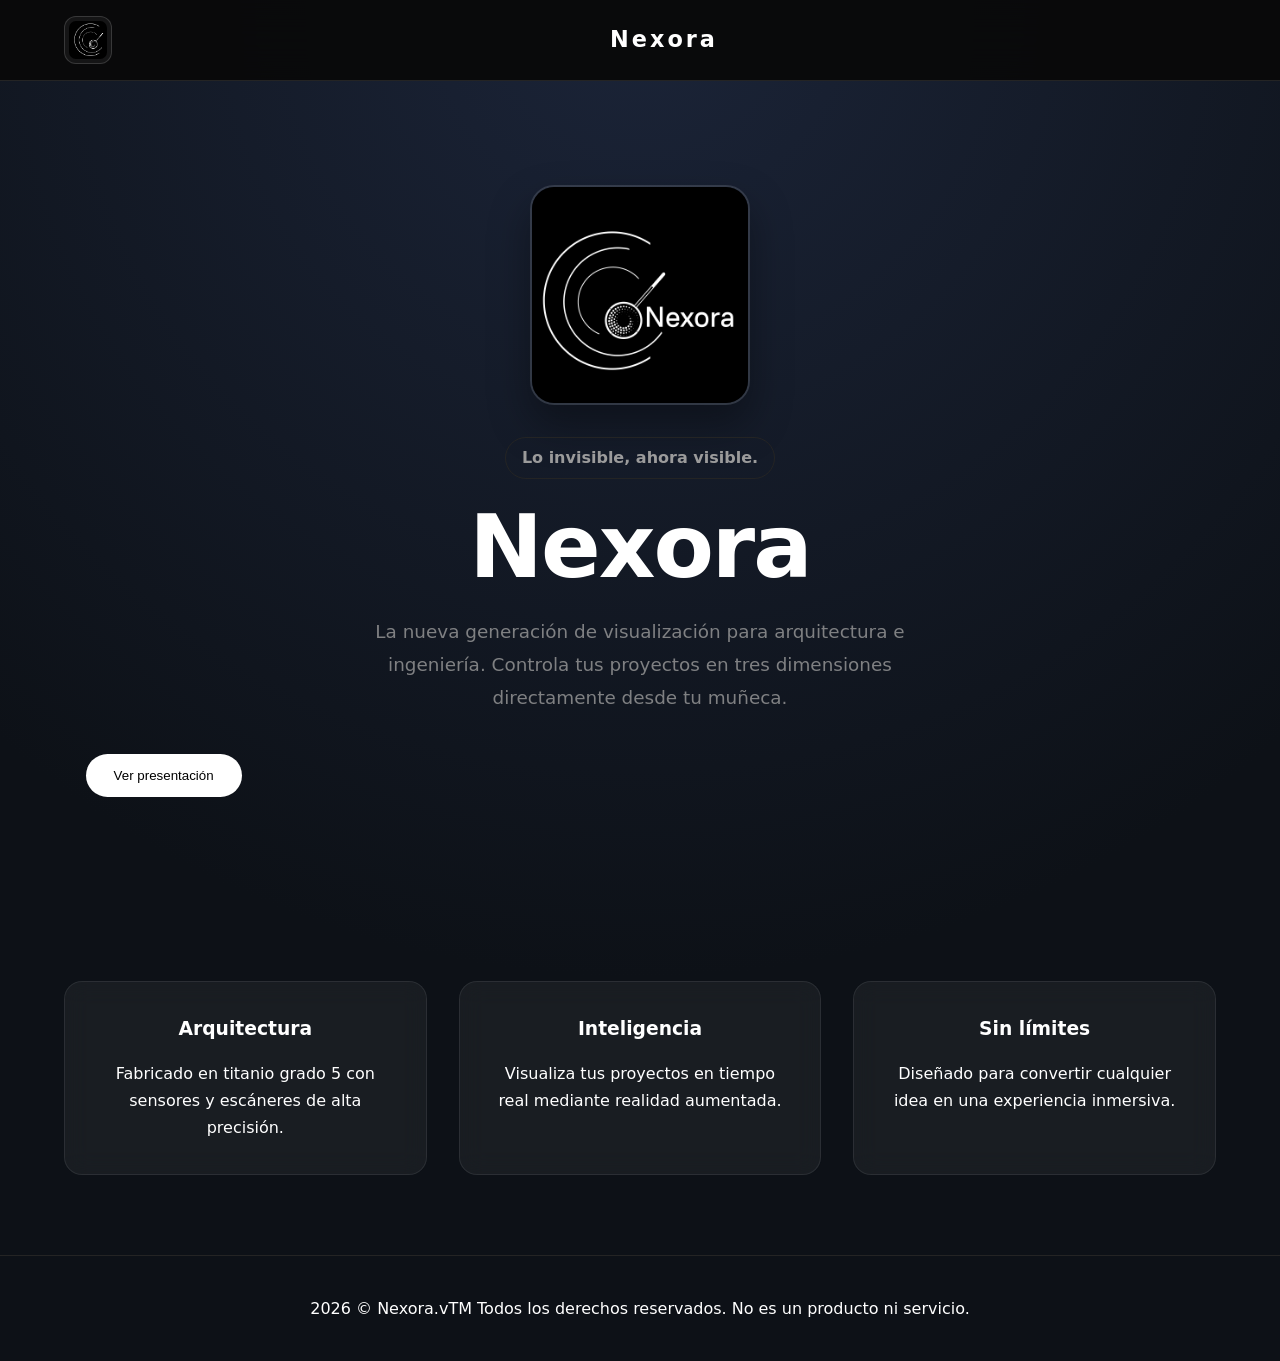
==== index.html @ aa8592eb "Add files via upload" ====
<!DOCTYPE html>
<html lang="es">

<head>
    <meta charset="UTF-8">
    <meta name="viewport" content="width=device-width, initial-scale=1.0">

    <title>Nexora</title>

    <link rel="stylesheet" href="assets/css/reset.css">
    <link rel="stylesheet" href="assets/css/variables.css">
    <link rel="stylesheet" href="assets/css/base.css">
    <link rel="stylesheet" href="assets/css/layout.css">
    <link rel="stylesheet" href="assets/css/components.css">
    <link rel="stylesheet" href="assets/css/main.css">
    <link rel="icon" type="image/png" href="favicon.png">
</head>

<body>

<header class="header">

    <div class="container">
	<img class="navbar-logo" src="navbaricon.png" alt="Logo Nexora">

        <a class="logo" href="#">
            Nexora
        </a>

        <nav class="nav"></nav>

    </div>

</header>

<main>
<section class="hero">

    <div class="container">

        <img class="hero-logo" src="Nexora.png" alt="Logo Nexora">

        <span class="tag">
            Lo invisible, ahora visible.
        </span>

        <h1>
            Nexora
        </h1>

        <p class="hero-description">
            La nueva generación de visualización para arquitectura e ingeniería.
            Controla tus proyectos en tres dimensiones directamente desde tu muñeca.
        </p>

        <div class="hero-actions">

            <a href="Video.html" target="_blank">
                <button class="btn btn-primary">
                    Ver presentación
                </button>
            </a>

        </div>

    </div>

</section>

<section class="features">

    <div class="container grid">

        <article class="card">

            <h3>Arquitectura</h3>

            <p>
                Fabricado en titanio grado 5 con sensores y escáneres de alta precisión.
            </p>

        </article>

        <article class="card">

            <h3>Inteligencia</h3>

            <p>
                Visualiza tus proyectos en tiempo real mediante realidad aumentada.
            </p>

        </article>

        <article class="card">

            <h3>Sin límites</h3>

            <p>
                Diseñado para convertir cualquier idea en una experiencia inmersiva.
            </p>

        </article>

    </div>

</section>


</main>

<footer class="footer">

    <div class="container">

        2026 © Nexora.vTM Todos los derechos reservados. No es un producto ni servicio.

    </div>

</footer>

</body>

</html>
---- assets/css/variables.css ----
:root{

--bg:#090909;
--surface:#111111;
--border:#242424;

--text:#ffffff;
--text-light:#9b9b9b;

--accent:#ffffff;

--radius:18px;

--container:1200px;

--transition:.25s ease;

}
---- assets/css/base.css ----
body{

background:var(--bg);

color:var(--text);

font-family:
Inter,
system-ui,
sans-serif;

line-height:1.6;

}

.container{

width:min(90%,var(--container));

margin:auto;

}

section{

padding:120px 0;

}
---- assets/css/layout.css ----
.header{

position:sticky;

top:0;

background:#090909ee;

backdrop-filter:blur(20px);

border-bottom:1px solid var(--border);

}

.header .container{

display:flex;

justify-content:space-between;

align-items:center;

height:80px;

}

.nav{

display:flex;

gap:40px;

}

.hero{

min-height:90vh;

display:flex;

align-items:center;

}

.grid{

display:grid;

grid-template-columns:repeat(auto-fit,minmax(260px,1fr));

gap:30px;

}

.footer{

border-top:1px solid var(--border);

padding:40px 0;

text-align:center;

}
---- assets/css/components.css ----
.logo{

font-size:1.4rem;

font-weight:700;

letter-spacing:3px;

}

.tag{

display:inline-block;

padding:.5rem 1rem;

border:1px solid var(--border);

border-radius:999px;

margin-bottom:30px;

color:var(--text-light);

}

.hero h1{

font-size:clamp(3rem,8vw,6rem);

line-height:1;

margin-bottom:20px;

}

.hero p{

max-width:600px;

color:var(--text-light);

margin-bottom:40px;

}

.hero-actions{

display:flex;

gap:20px;

}

.btn{

padding:15px 30px;

border-radius:999px;

transition:var(--transition);

}

.btn-primary{

background:white;

color:black;

}

.btn-primary:hover{

transform:translateY(-3px);

}

.btn-secondary{

border:1px solid var(--border);

}

.btn-secondary:hover{

background:#181818;

}

.card{

background:var(--surface);

border:1px solid var(--border);

padding:40px;

border-radius:var(--radius);

transition:var(--transition);

}

.card:hover{

transform:translateY(-8px);

border-color:#444;

}
---- assets/css/main.css ----
html{

scroll-behavior:smooth;

}

::selection{

background:white;

color:black;

}
/* ===========================
   HERO
=========================== */

.hero {
    min-height: calc(100vh - 80px);
    display: flex;
    align-items: center;
    justify-content: center;
    text-align: center;
    padding: 5rem 1.5rem;
}

.hero-logo {
    width: 220px;
    max-width: 80%;
    display: block;
    margin: 0 auto 2rem;

    border-radius: 24px;          /* Bordes redondeados */
    border: 2px solid rgba(255,255,255,.12);
    box-shadow: 0 20px 40px rgba(0,0,0,.35);

    overflow: hidden;
}

.hero h1 {
    font-size: clamp(3rem, 8vw, 5.5rem);
    margin: .5rem 0;
    letter-spacing: -2px;
}

.hero-description {
    max-width: 700px;
    margin: 1.5rem auto 2rem;
    font-size: 1.15rem;
    line-height: 1.8;
    opacity: .8;
}

.hero-actions {
    margin-top: 2rem;
}

.tag {
    display: inline-block;
    margin-bottom: 1rem;
    padding: .45rem 1rem;
    border-radius: 999px;
    font-weight: 600;
}

/* ===========================
   FEATURES
=========================== */

.features {
    padding: 5rem 0;
}

.grid {
    display: grid;
    grid-template-columns: repeat(auto-fit, minmax(260px,1fr));
    gap: 2rem;
}

.card {
    padding: 2rem;
    border-radius: 18px;
    text-align: center;
    transition: .3s ease;
}

.card:hover {
    transform: translateY(-8px);
}

.card h3 {
    margin-bottom: 1rem;
}

.card p {
    line-height: 1.7;
}
body{
    background: radial-gradient(circle at top,#1b2438,#0d1117 65%);
    color:white;
}

.card{
    background:rgba(255,255,255,.05);
    backdrop-filter:blur(12px);
    border:1px solid rgba(255,255,255,.08);
}

.btn-primary{
    padding:14px 28px;
    border-radius:999px;
    transition:.3s;
}

.btn-primary:hover{
    transform:scale(1.05);
}

.navbar-logo {
    width: 48px;
    height: 48px;
    object-fit: contain;

    border-radius: 12px;
    border: 1px solid rgba(255,255,255,.15);

    padding: 4px;
    background: rgba(255,255,255,.05);

    transition: transform .3s ease;
}

.navbar-logo:hover {
    transform: scale(1.08);
}
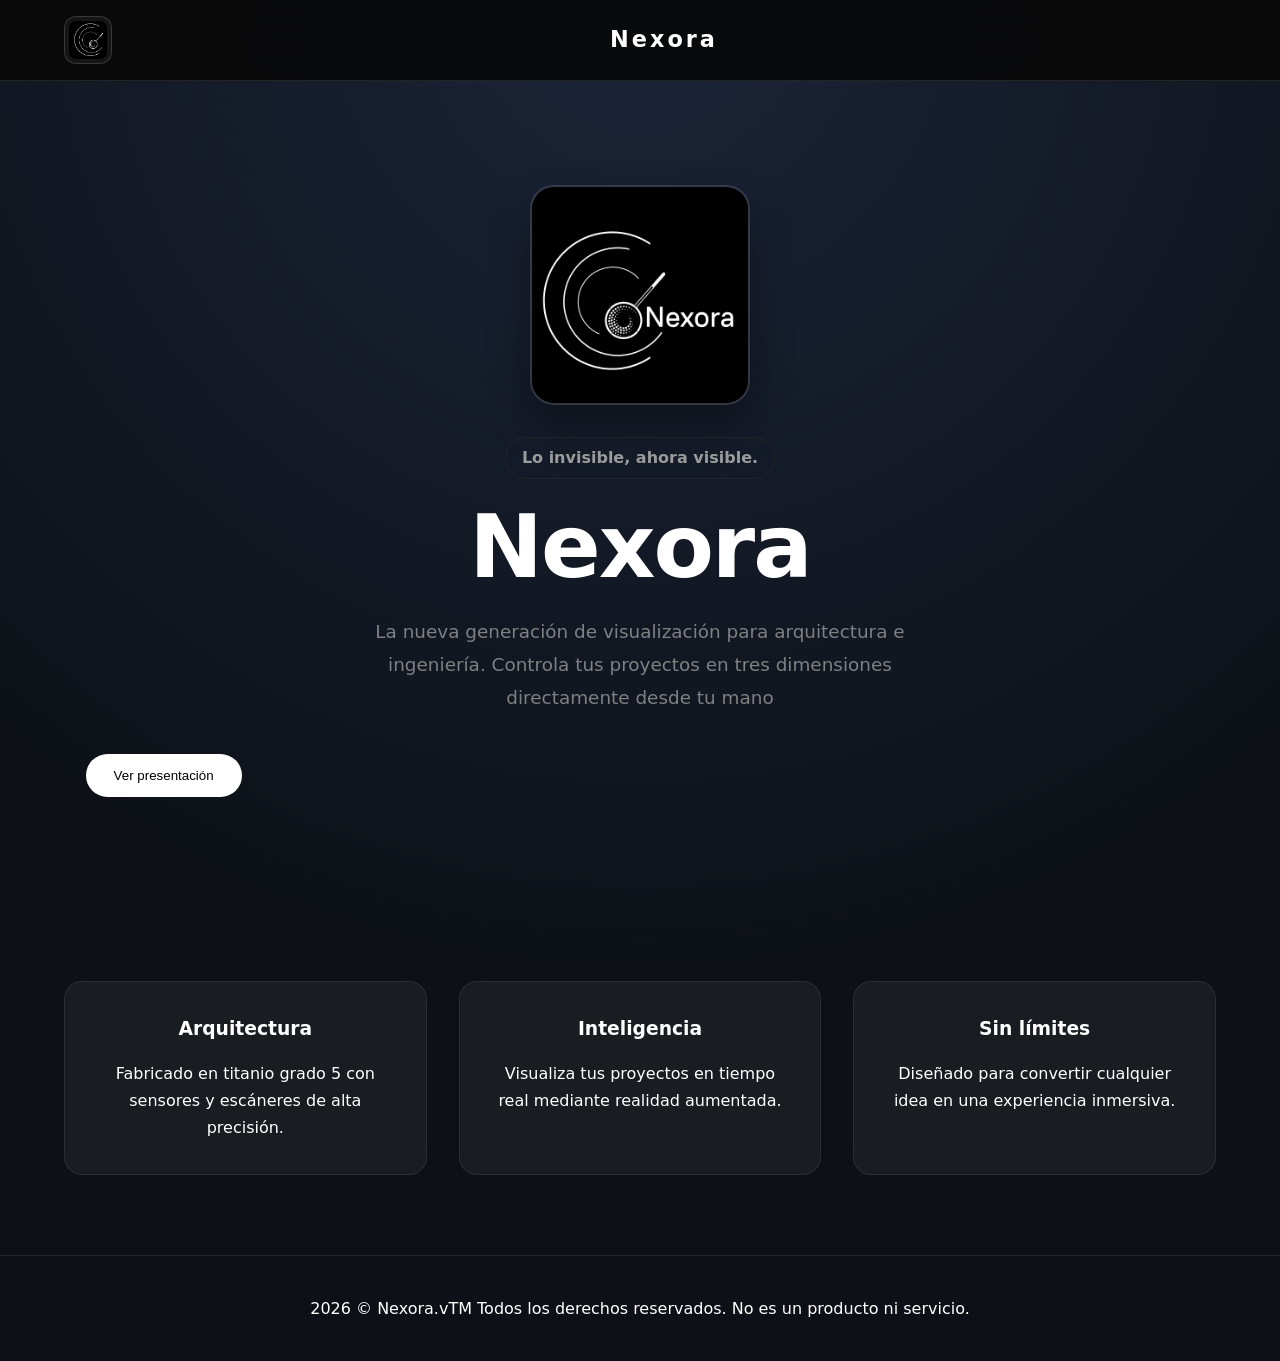
==== commit e61a4bc5: "Update index.html" ====
--- a/index.html
+++ b/index.html
@@ -50,7 +50,7 @@
 
         <p class="hero-description">
             La nueva generación de visualización para arquitectura e ingeniería.
-            Controla tus proyectos en tres dimensiones directamente desde tu muñeca.
+            Controla tus proyectos en tres dimensiones directamente desde tu mano
         </p>
 
         <div class="hero-actions">
